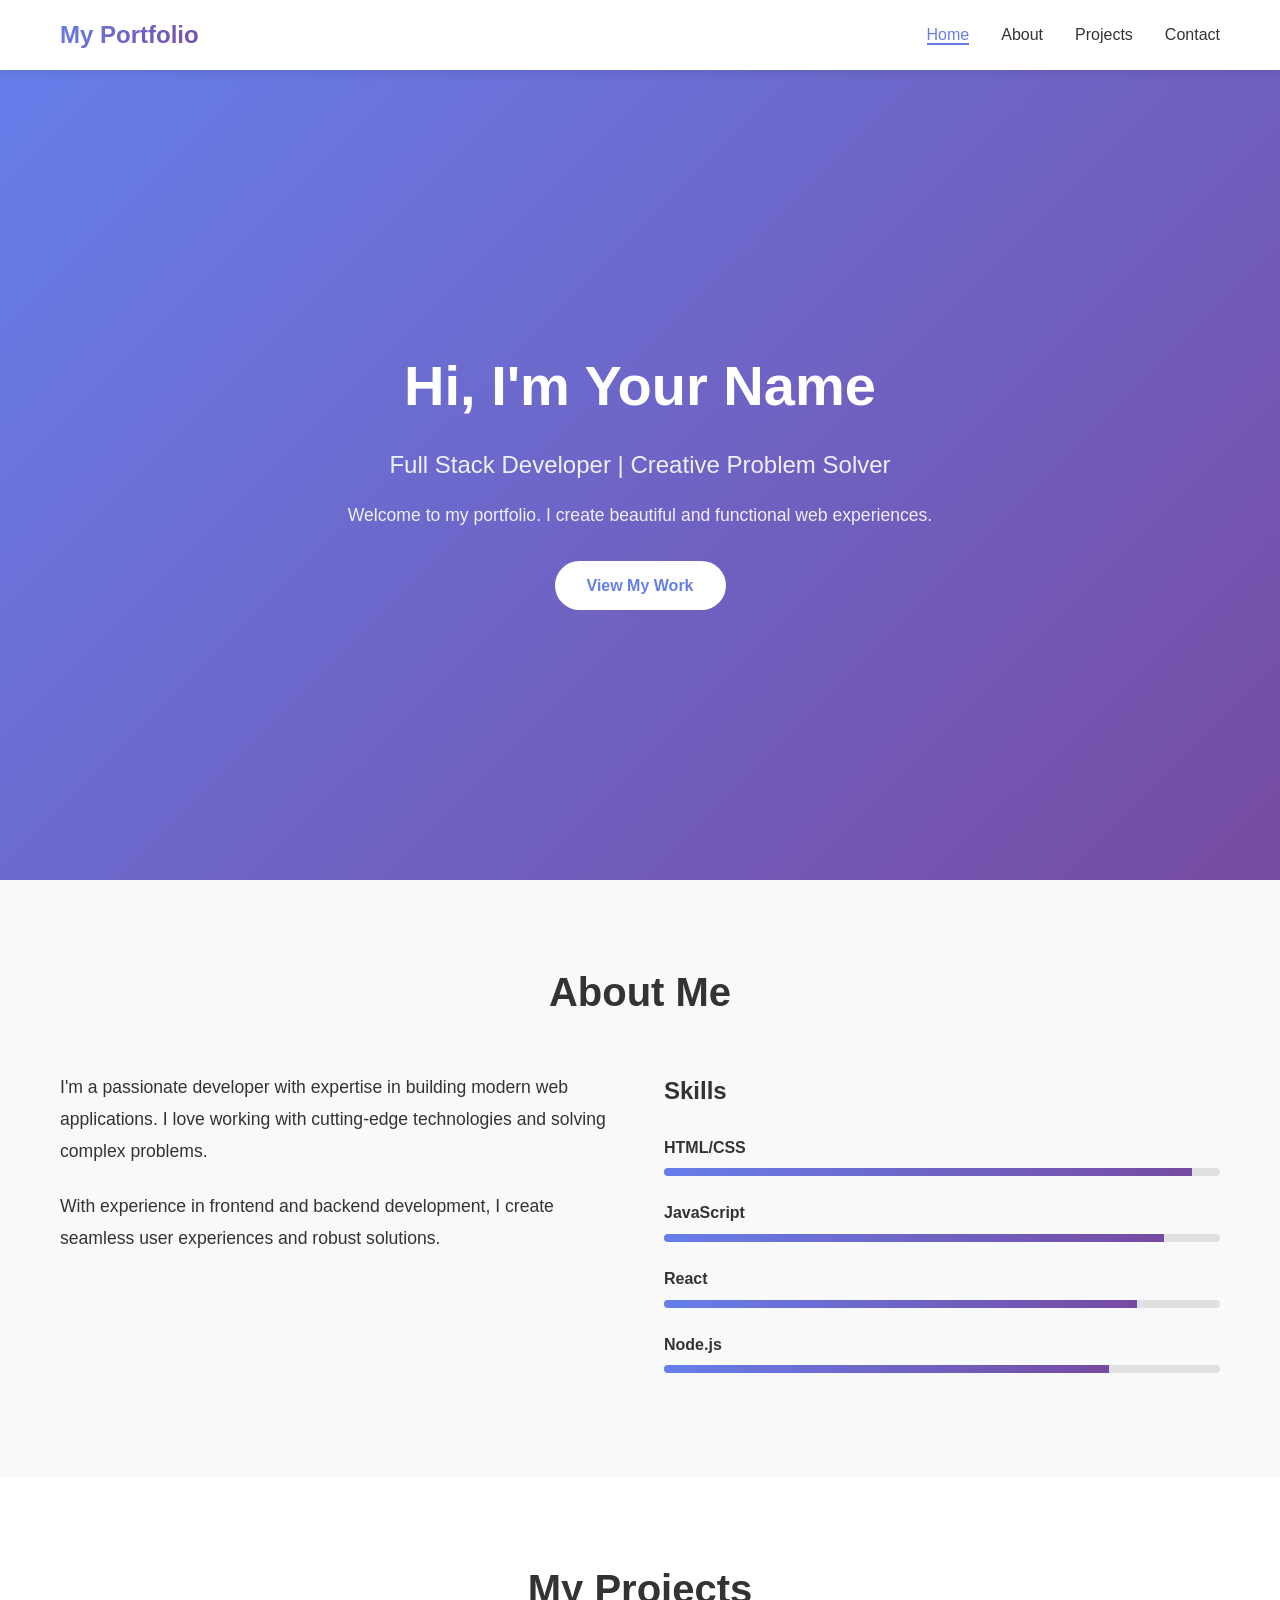
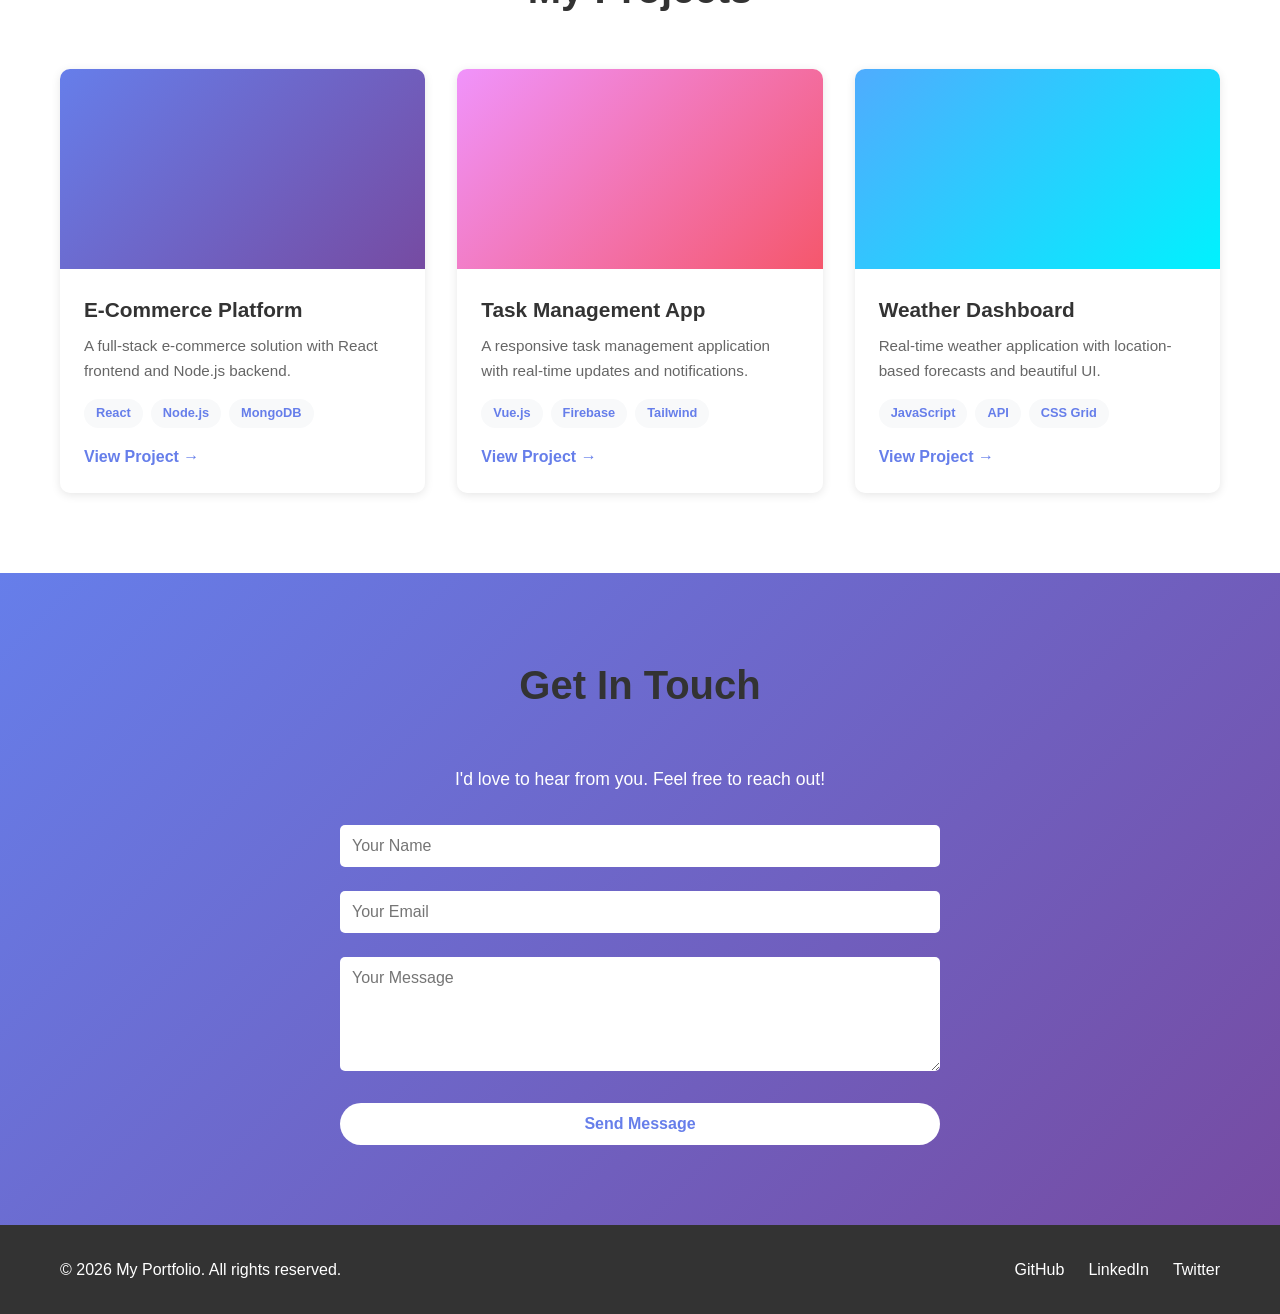
==== index.html @ 33b2cf63 "Eka versio portfoliosta" ====
<!DOCTYPE html>
<html lang="en">
<head>
    <meta charset="UTF-8">
    <meta name="viewport" content="width=device-width, initial-scale=1.0">
    <title>My Portfolio</title>
    <link rel="stylesheet" href="styles.css">
</head>
<body>
    <!-- Navigation -->
    <nav class="navbar">
        <div class="container">
            <div class="nav-brand">My Portfolio</div>
            <ul class="nav-menu">
                <li><a href="#home" class="nav-link">Home</a></li>
                <li><a href="#about" class="nav-link">About</a></li>
                <li><a href="#projects" class="nav-link">Projects</a></li>
                <li><a href="#contact" class="nav-link">Contact</a></li>
            </ul>
        </div>
    </nav>

    <!-- Hero Section -->
    <section id="home" class="hero">
        <div class="container">
            <div class="hero-content">
                <h1 class="hero-title">Hi, I'm Your Name</h1>
                <p class="hero-subtitle">Full Stack Developer | Creative Problem Solver</p>
                <p class="hero-description">Welcome to my portfolio. I create beautiful and functional web experiences.</p>
                <a href="#projects" class="btn btn-primary">View My Work</a>
            </div>
        </div>
    </section>

    <!-- About Section -->
    <section id="about" class="about">
        <div class="container">
            <h2 class="section-title">About Me</h2>
            <div class="about-grid">
                <div class="about-text">
                    <p>I'm a passionate developer with expertise in building modern web applications. I love working with cutting-edge technologies and solving complex problems.</p>
                    <p>With experience in frontend and backend development, I create seamless user experiences and robust solutions.</p>
                </div>
                <div class="skills">
                    <h3>Skills</h3>
                    <div class="skill-item">
                        <span class="skill-name">HTML/CSS</span>
                        <div class="skill-bar">
                            <div class="skill-progress" style="width: 95%"></div>
                        </div>
                    </div>
                    <div class="skill-item">
                        <span class="skill-name">JavaScript</span>
                        <div class="skill-bar">
                            <div class="skill-progress" style="width: 90%"></div>
                        </div>
                    </div>
                    <div class="skill-item">
                        <span class="skill-name">React</span>
                        <div class="skill-bar">
                            <div class="skill-progress" style="width: 85%"></div>
                        </div>
                    </div>
                    <div class="skill-item">
                        <span class="skill-name">Node.js</span>
                        <div class="skill-bar">
                            <div class="skill-progress" style="width: 80%"></div>
                        </div>
                    </div>
                </div>
            </div>
        </div>
    </section>

    <!-- Projects Section -->
    <section id="projects" class="projects">
        <div class="container">
            <h2 class="section-title">My Projects</h2>
            <div class="projects-grid">
                <div class="project-card">
                    <div class="project-image" style="background: linear-gradient(135deg, #667eea 0%, #764ba2 100%)"></div>
                    <h3>E-Commerce Platform</h3>
                    <p>A full-stack e-commerce solution with React frontend and Node.js backend.</p>
                    <div class="project-tags">
                        <span class="tag">React</span>
                        <span class="tag">Node.js</span>
                        <span class="tag">MongoDB</span>
                    </div>
                    <a href="#" class="project-link">View Project →</a>
                </div>

                <div class="project-card">
                    <div class="project-image" style="background: linear-gradient(135deg, #f093fb 0%, #f5576c 100%)"></div>
                    <h3>Task Management App</h3>
                    <p>A responsive task management application with real-time updates and notifications.</p>
                    <div class="project-tags">
                        <span class="tag">Vue.js</span>
                        <span class="tag">Firebase</span>
                        <span class="tag">Tailwind</span>
                    </div>
                    <a href="#" class="project-link">View Project →</a>
                </div>

                <div class="project-card">
                    <div class="project-image" style="background: linear-gradient(135deg, #4facfe 0%, #00f2fe 100%)"></div>
                    <h3>Weather Dashboard</h3>
                    <p>Real-time weather application with location-based forecasts and beautiful UI.</p>
                    <div class="project-tags">
                        <span class="tag">JavaScript</span>
                        <span class="tag">API</span>
                        <span class="tag">CSS Grid</span>
                    </div>
                    <a href="#" class="project-link">View Project →</a>
                </div>
            </div>
        </div>
    </section>

    <!-- Contact Section -->
    <section id="contact" class="contact">
        <div class="container">
            <h2 class="section-title">Get In Touch</h2>
            <p class="contact-description">I'd love to hear from you. Feel free to reach out!</p>
            <form class="contact-form" id="contactForm">
                <div class="form-group">
                    <input type="text" placeholder="Your Name" required>
                </div>
                <div class="form-group">
                    <input type="email" placeholder="Your Email" required>
                </div>
                <div class="form-group">
                    <textarea placeholder="Your Message" rows="5" required></textarea>
                </div>
                <button type="submit" class="btn btn-primary">Send Message</button>
            </form>
        </div>
    </section>

    <!-- Footer -->
    <footer class="footer">
        <div class="container">
            <p>&copy; 2026 My Portfolio. All rights reserved.</p>
            <div class="social-links">
                <a href="#" class="social-link">GitHub</a>
                <a href="#" class="social-link">LinkedIn</a>
                <a href="#" class="social-link">Twitter</a>
            </div>
        </div>
    </footer>

    <script src="script.js"></script>
</body>
</html>
---- styles.css ----
/* Global Styles */
* {
    margin: 0;
    padding: 0;
    box-sizing: border-box;
}

:root {
    --primary-color: #667eea;
    --secondary-color: #764ba2;
    --text-color: #333;
    --light-bg: #f8f9fa;
    --border-color: #e0e0e0;
    --shadow: 0 2px 10px rgba(0, 0, 0, 0.1);
    --shadow-lg: 0 10px 30px rgba(0, 0, 0, 0.2);
}

body {
    font-family: 'Segoe UI', Tahoma, Geneva, Verdana, sans-serif;
    line-height: 1.6;
    color: var(--text-color);
    background-color: #fff;
}

html {
    scroll-behavior: smooth;
}

.container {
    max-width: 1200px;
    margin: 0 auto;
    padding: 0 20px;
}

/* Navigation */
.navbar {
    position: sticky;
    top: 0;
    background: #fff;
    box-shadow: var(--shadow);
    z-index: 100;
}

.navbar .container {
    display: flex;
    justify-content: space-between;
    align-items: center;
    padding: 1rem 20px;
}

.nav-brand {
    font-size: 1.5rem;
    font-weight: bold;
    background: linear-gradient(135deg, var(--primary-color), var(--secondary-color));
    -webkit-background-clip: text;
    -webkit-text-fill-color: transparent;
    background-clip: text;
}

.nav-menu {
    display: flex;
    list-style: none;
    gap: 2rem;
}

.nav-link {
    text-decoration: none;
    color: var(--text-color);
    font-weight: 500;
    transition: color 0.3s ease;
}

.nav-link:hover {
    color: var(--primary-color);
}

/* Hero Section */
.hero {
    min-height: 90vh;
    background: linear-gradient(135deg, #667eea 0%, #764ba2 100%);
    color: white;
    display: flex;
    align-items: center;
    justify-content: center;
    text-align: center;
    padding: 2rem 0;
}

.hero-content {
    animation: fadeInUp 0.8s ease;
}

.hero-title {
    font-size: 3.5rem;
    margin-bottom: 1rem;
    font-weight: bold;
}

.hero-subtitle {
    font-size: 1.5rem;
    margin-bottom: 1rem;
    opacity: 0.9;
}

.hero-description {
    font-size: 1.1rem;
    margin-bottom: 2rem;
    opacity: 0.9;
}

/* Buttons */
.btn {
    display: inline-block;
    padding: 0.75rem 2rem;
    border: none;
    border-radius: 50px;
    font-size: 1rem;
    cursor: pointer;
    transition: all 0.3s ease;
    text-decoration: none;
    font-weight: 600;
}

.btn-primary {
    background: white;
    color: var(--primary-color);
}

.btn-primary:hover {
    transform: translateY(-3px);
    box-shadow: var(--shadow-lg);
}

/* Sections */
section {
    padding: 5rem 0;
}

.section-title {
    font-size: 2.5rem;
    margin-bottom: 3rem;
    text-align: center;
    color: var(--text-color);
}

/* About Section */
.about {
    background-color: var(--light-bg);
}

.about-grid {
    display: grid;
    grid-template-columns: 1fr 1fr;
    gap: 3rem;
    align-items: start;
}

.about-text p {
    margin-bottom: 1.5rem;
    font-size: 1.1rem;
    line-height: 1.8;
}

.skills h3 {
    font-size: 1.5rem;
    margin-bottom: 1.5rem;
}

.skill-item {
    margin-bottom: 1.5rem;
}

.skill-name {
    display: block;
    margin-bottom: 0.5rem;
    font-weight: 600;
}

.skill-bar {
    background-color: #e0e0e0;
    height: 8px;
    border-radius: 10px;
    overflow: hidden;
}

.skill-progress {
    background: linear-gradient(90deg, var(--primary-color), var(--secondary-color));
    height: 100%;
    transition: width 1s ease;
}

/* Projects Section */
.projects-grid {
    display: grid;
    grid-template-columns: repeat(auto-fit, minmax(300px, 1fr));
    gap: 2rem;
}

.project-card {
    background: white;
    border-radius: 10px;
    overflow: hidden;
    box-shadow: var(--shadow);
    transition: all 0.3s ease;
}

.project-card:hover {
    transform: translateY(-10px);
    box-shadow: var(--shadow-lg);
}

.project-image {
    width: 100%;
    height: 200px;
    background-size: cover;
    background-position: center;
}

.project-card h3 {
    font-size: 1.3rem;
    margin: 1.5rem;
    margin-bottom: 0.5rem;
}

.project-card p {
    margin: 0 1.5rem;
    color: #666;
    font-size: 0.95rem;
}

.project-tags {
    display: flex;
    flex-wrap: wrap;
    gap: 0.5rem;
    margin: 1rem 1.5rem;
}

.tag {
    background: var(--light-bg);
    color: var(--primary-color);
    padding: 0.25rem 0.75rem;
    border-radius: 20px;
    font-size: 0.8rem;
    font-weight: 600;
}

.project-link {
    color: var(--primary-color);
    text-decoration: none;
    font-weight: 600;
    margin: 0 1.5rem 1.5rem 1.5rem;
    display: inline-block;
    transition: all 0.3s ease;
}

.project-link:hover {
    gap: 0.5rem;
    transform: translateX(5px);
}

/* Contact Section */
.contact {
    background: linear-gradient(135deg, #667eea 0%, #764ba2 100%);
    color: white;
    text-align: center;
}

.contact-description {
    font-size: 1.1rem;
    margin-bottom: 2rem;
}

.contact-form {
    max-width: 600px;
    margin: 0 auto;
}

.form-group {
    margin-bottom: 1.5rem;
}

.contact-form input,
.contact-form textarea {
    width: 100%;
    padding: 0.75rem;
    border: none;
    border-radius: 5px;
    font-family: inherit;
    font-size: 1rem;
}

.contact-form input:focus,
.contact-form textarea:focus {
    outline: none;
    box-shadow: 0 0 0 3px rgba(255, 255, 255, 0.2);
}

.contact-form .btn-primary {
    background: white;
    color: var(--primary-color);
    width: 100%;
}

/* Footer */
.footer {
    background: #333;
    color: white;
    padding: 2rem 0;
    text-align: center;
}

.footer .container {
    display: flex;
    justify-content: space-between;
    align-items: center;
}

.social-links {
    display: flex;
    gap: 1.5rem;
}

.social-link {
    color: white;
    text-decoration: none;
    transition: color 0.3s ease;
}

.social-link:hover {
    color: var(--primary-color);
}

/* Animations */
@keyframes fadeInUp {
    from {
        opacity: 0;
        transform: translateY(30px);
    }
    to {
        opacity: 1;
        transform: translateY(0);
    }
}

/* Responsive Design */
@media (max-width: 768px) {
    .nav-menu {
        gap: 1rem;
    }

    .hero-title {
        font-size: 2rem;
    }

    .hero-subtitle {
        font-size: 1.2rem;
    }

    .about-grid {
        grid-template-columns: 1fr;
        gap: 2rem;
    }

    .footer .container {
        flex-direction: column;
        gap: 1rem;
    }

    .projects-grid {
        grid-template-columns: 1fr;
    }
}

@media (max-width: 480px) {
    .nav-menu {
        gap: 0.5rem;
        font-size: 0.9rem;
    }

    .hero-title {
        font-size: 1.5rem;
    }

    .section-title {
        font-size: 1.8rem;
    }

    .social-links {
        flex-direction: column;
        gap: 1rem;
    }
}
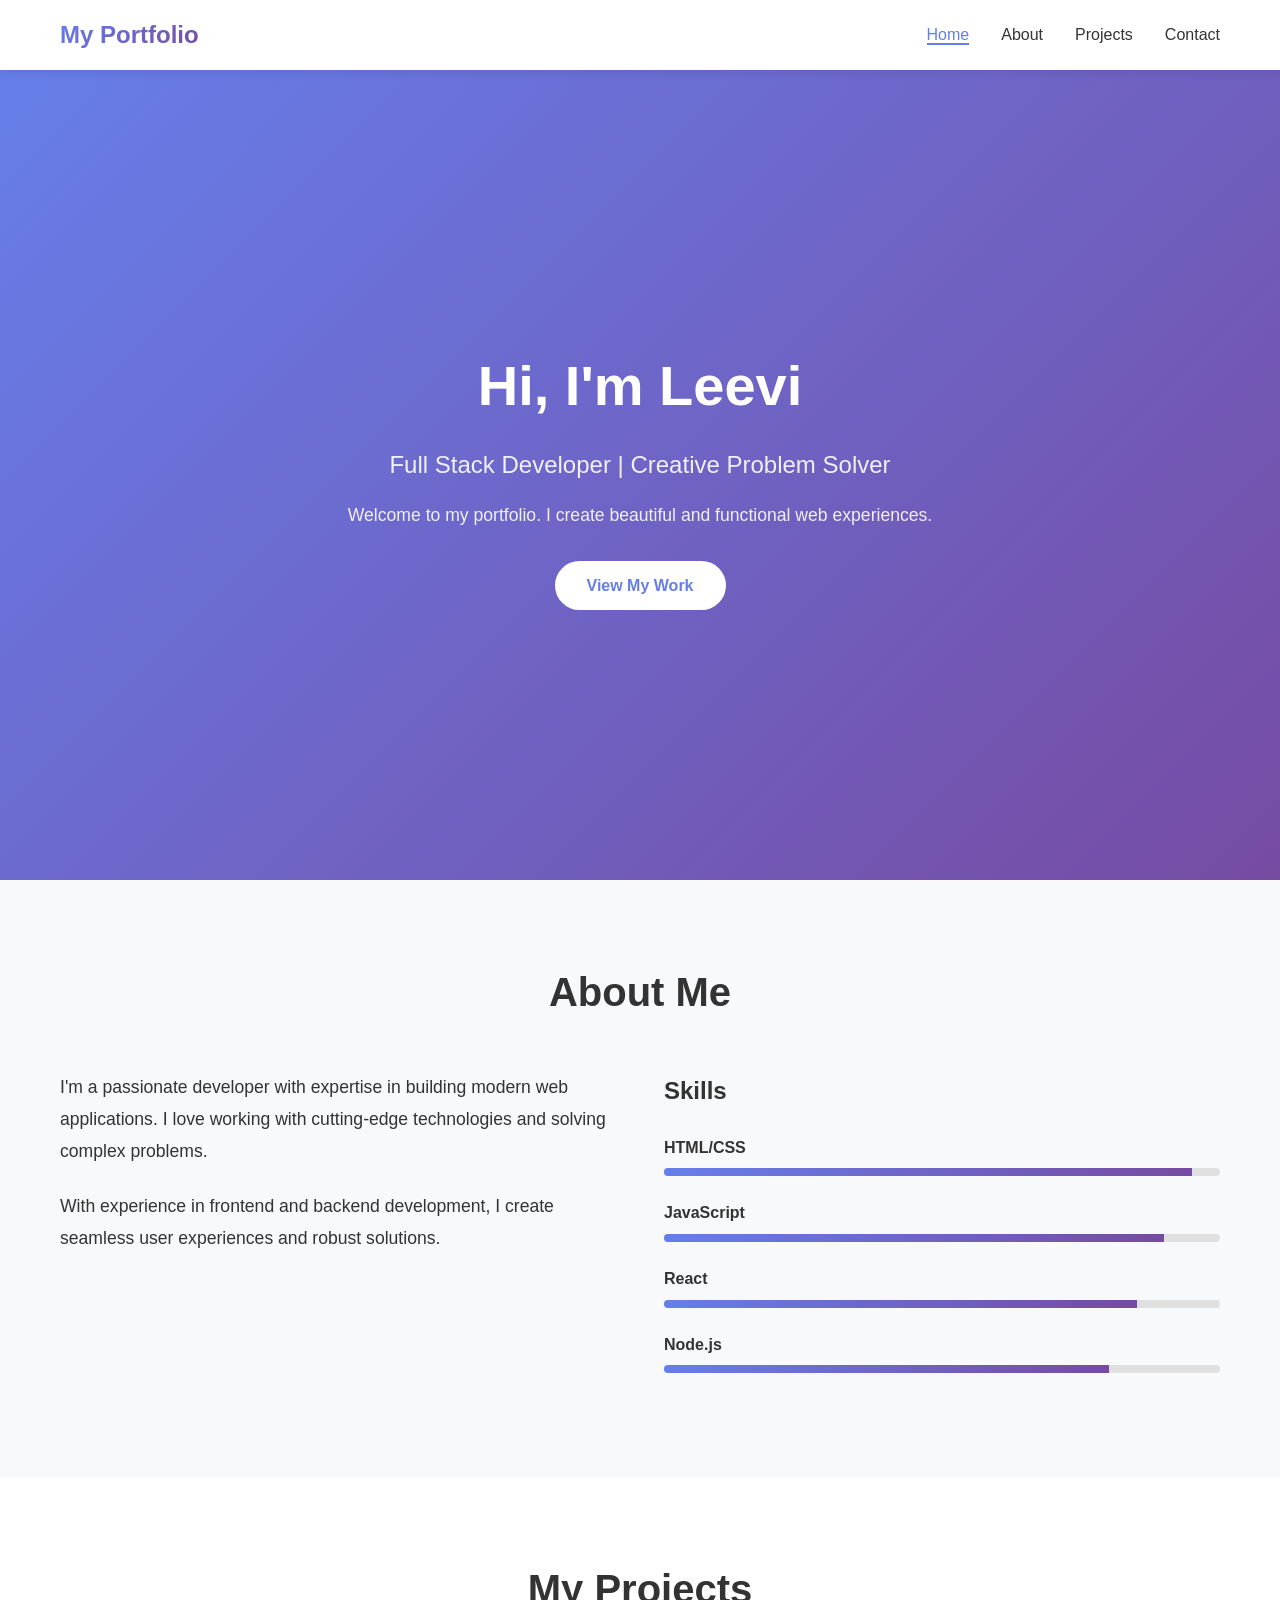
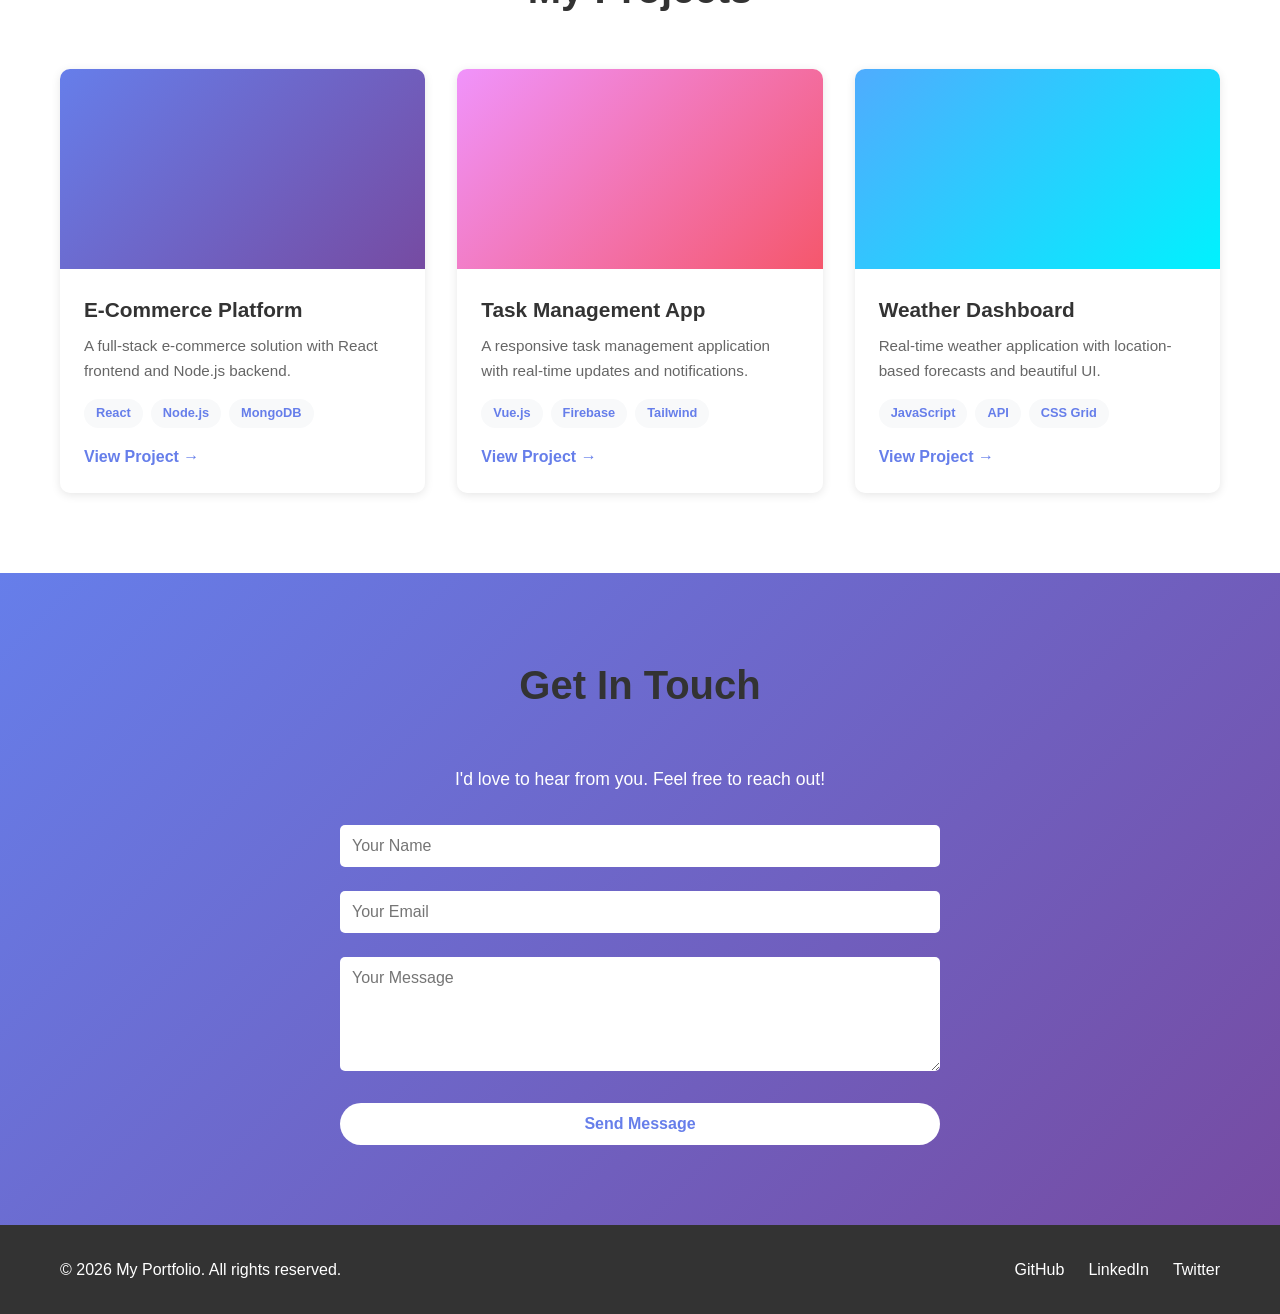
==== commit d4df8597: "Update" ====
--- a/index.html
+++ b/index.html
@@ -24,7 +24,7 @@
     <section id="home" class="hero">
         <div class="container">
             <div class="hero-content">
-                <h1 class="hero-title">Hi, I'm Your Name</h1>
+                <h1 class="hero-title">Hi, I'm Leevi</h1>
                 <p class="hero-subtitle">Full Stack Developer | Creative Problem Solver</p>
                 <p class="hero-description">Welcome to my portfolio. I create beautiful and functional web experiences.</p>
                 <a href="#projects" class="btn btn-primary">View My Work</a>
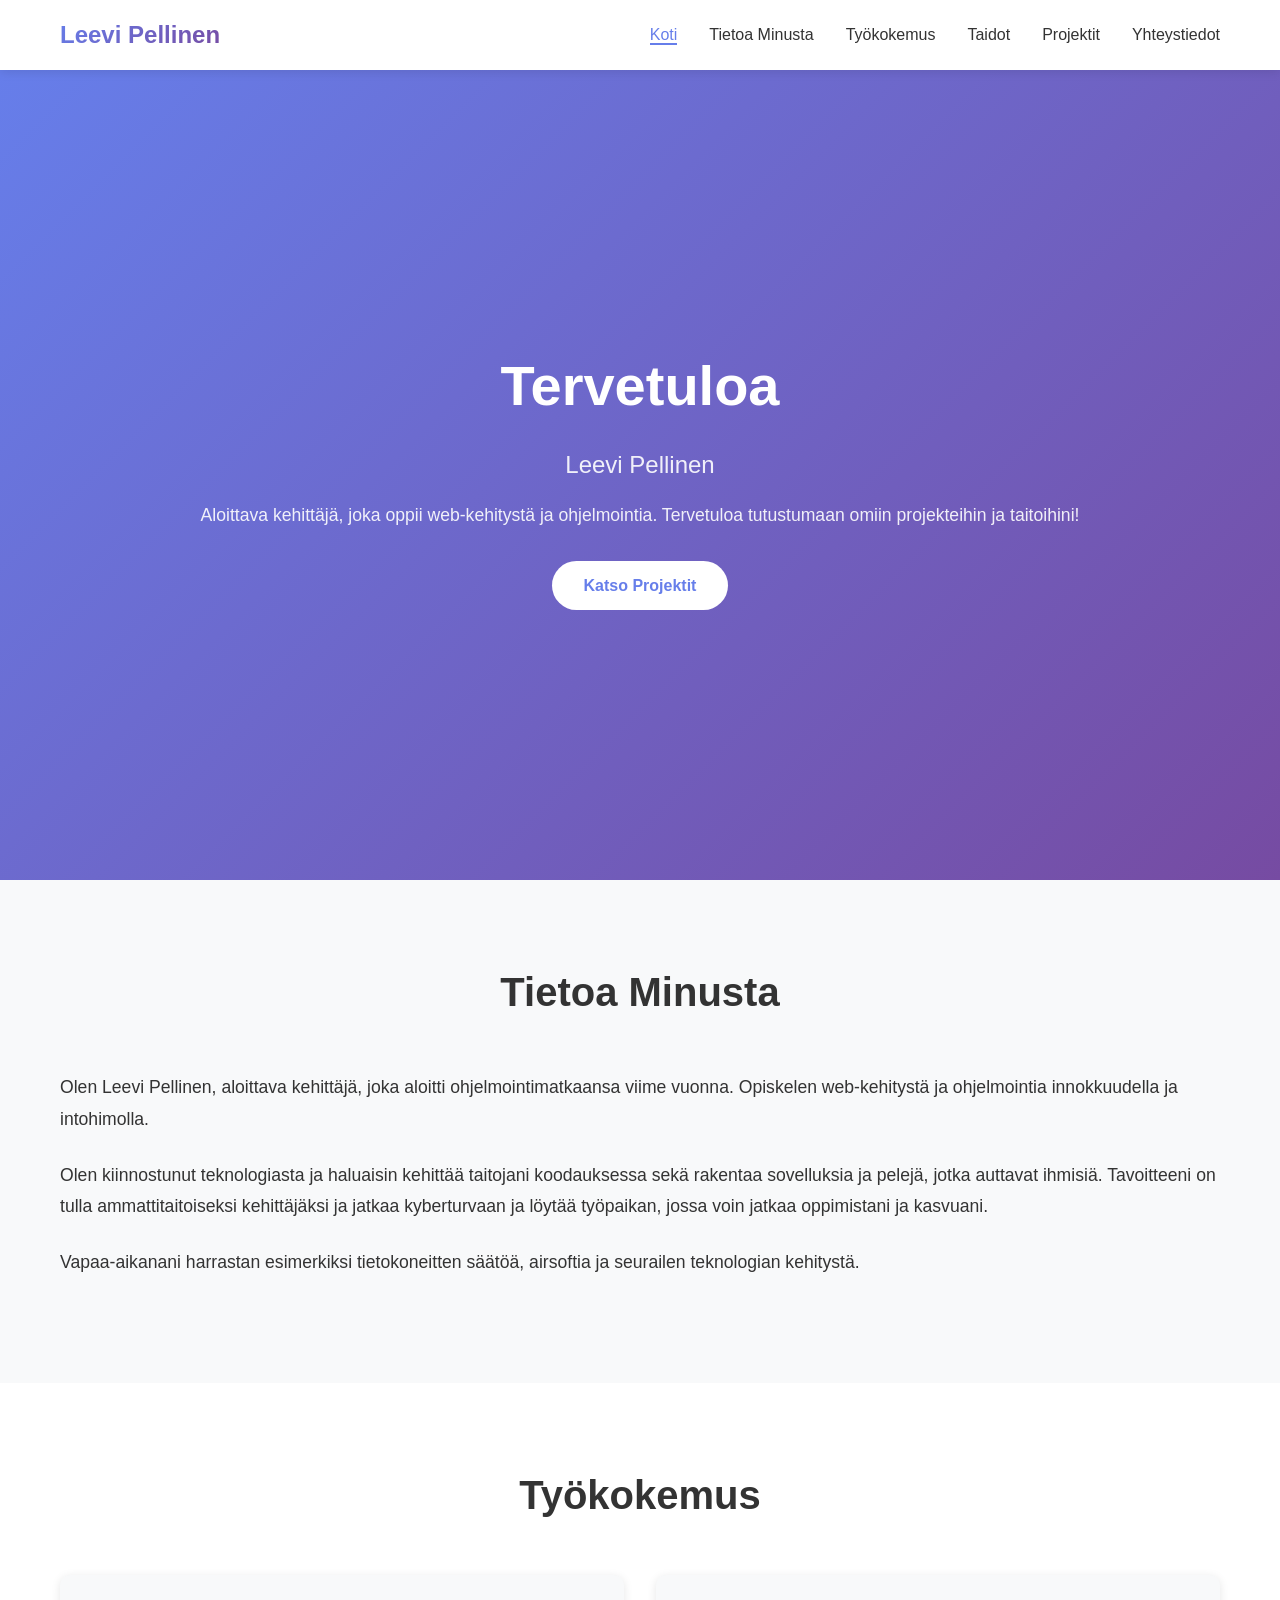
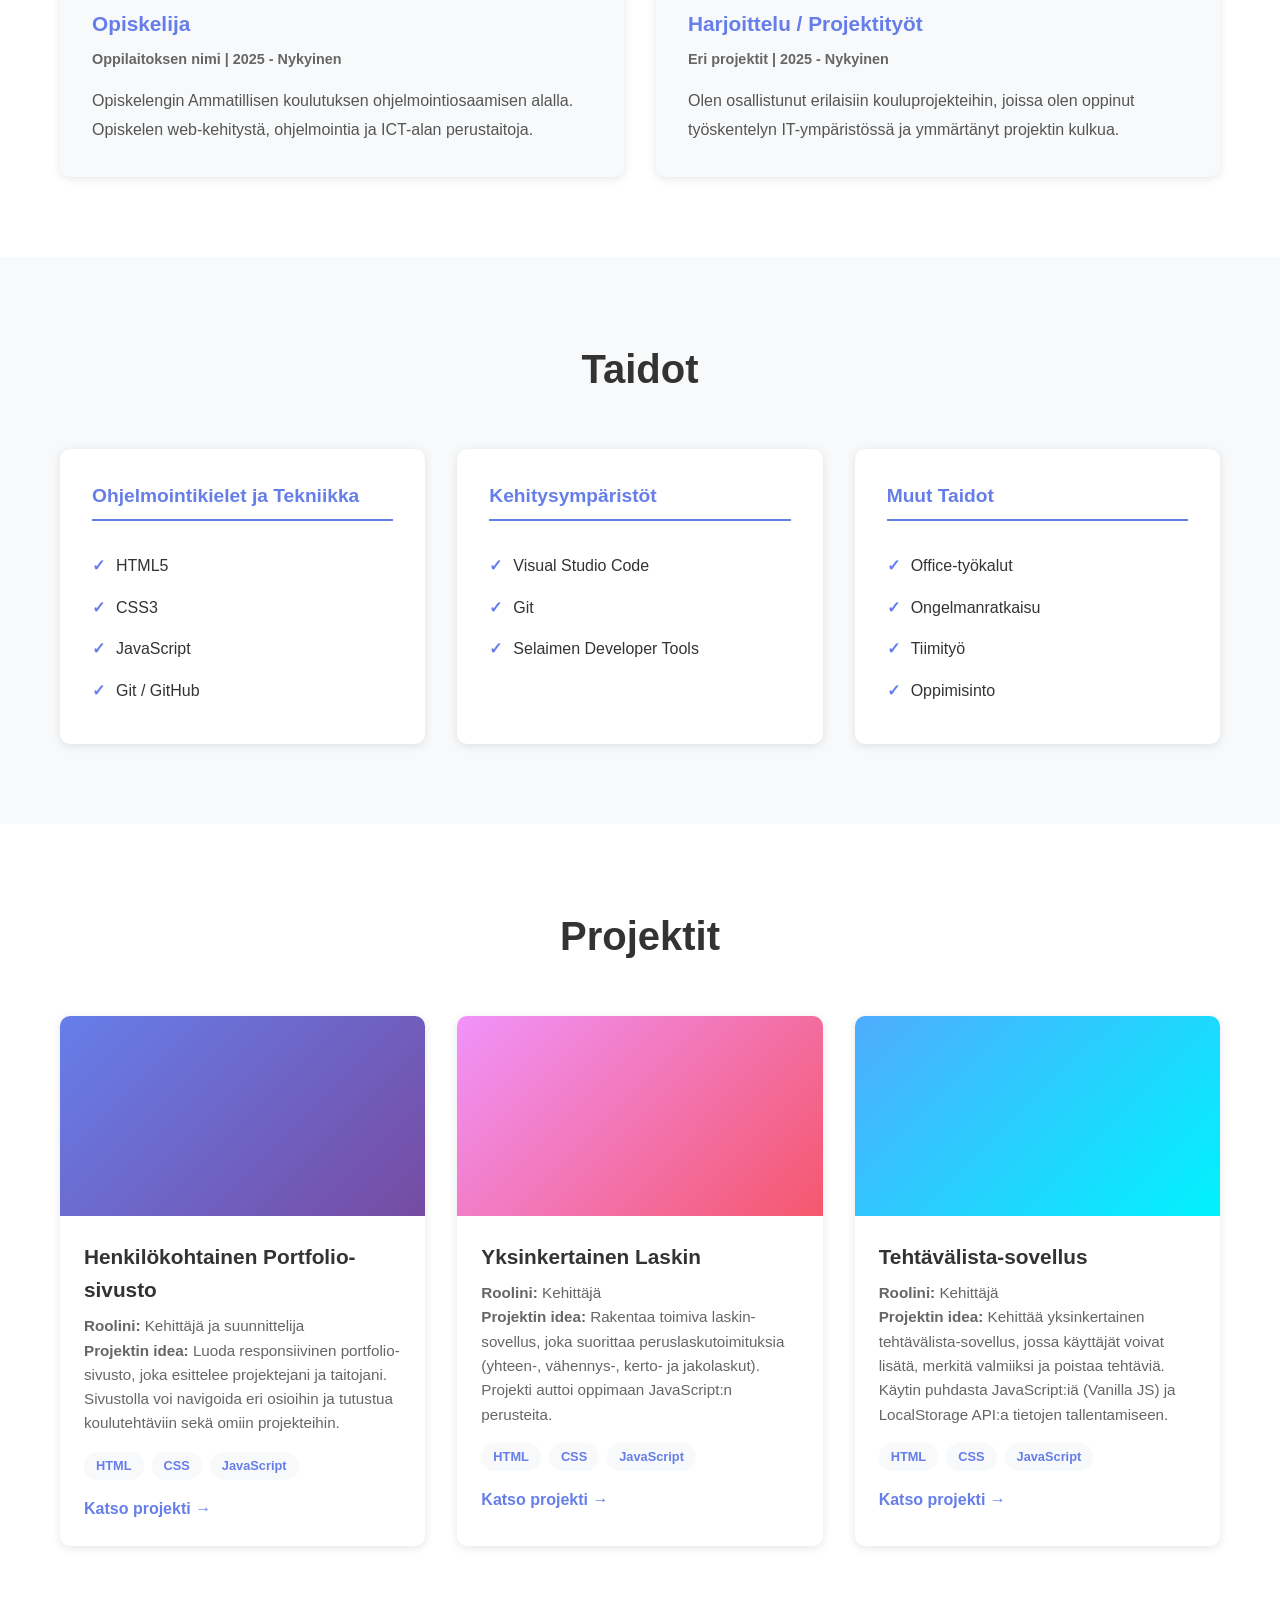
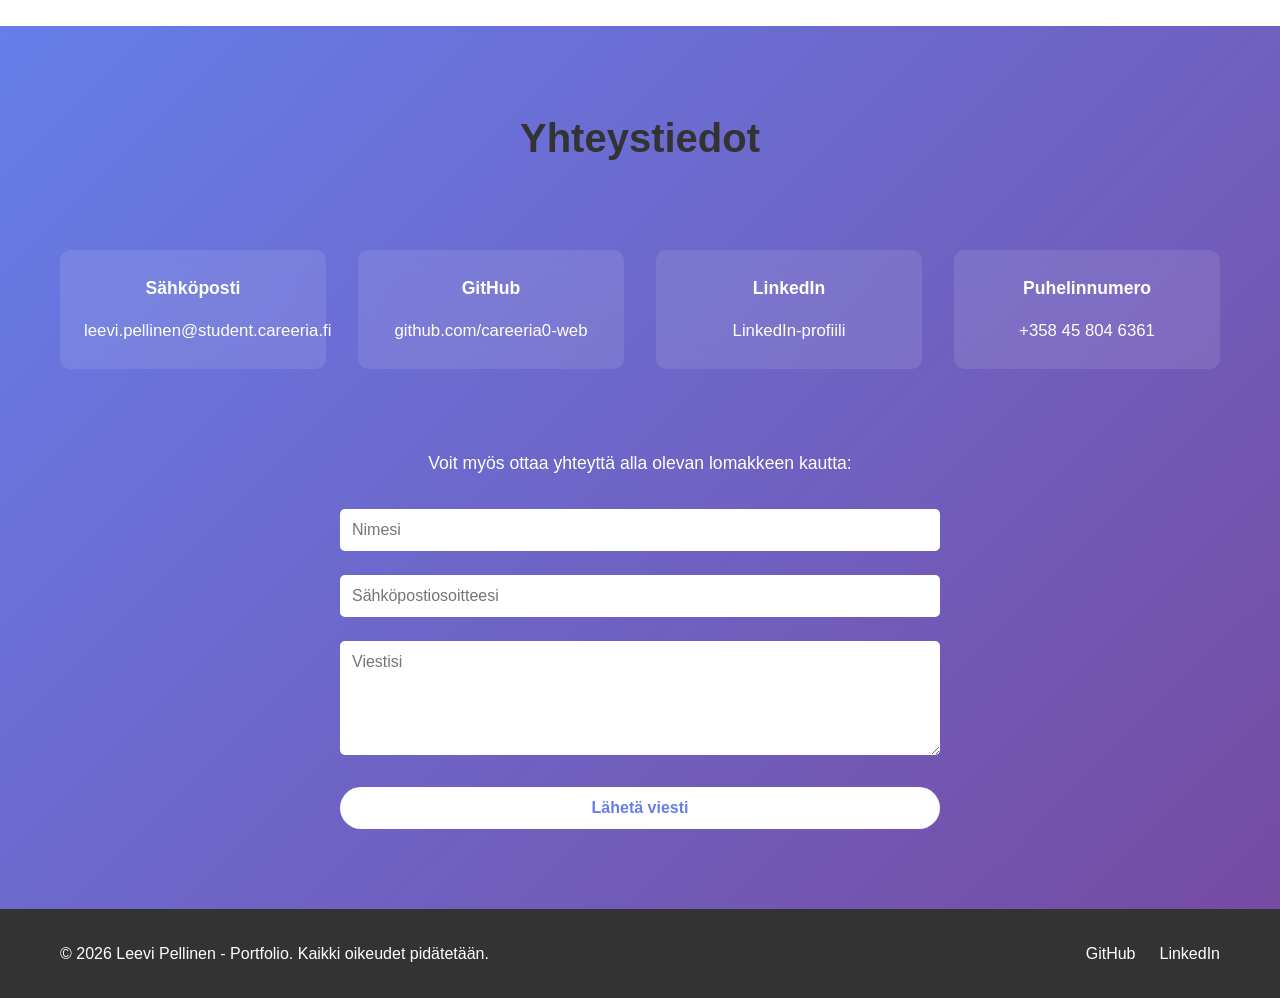
==== commit 54ad7d10: "ollin tarkistus" ====
--- a/index.html
+++ b/index.html
@@ -3,19 +3,21 @@
 <head>
     <meta charset="UTF-8">
     <meta name="viewport" content="width=device-width, initial-scale=1.0">
-    <title>My Portfolio</title>
+    <title>Leevi Pellinen - Portfolio</title>
     <link rel="stylesheet" href="styles.css">
 </head>
 <body>
     <!-- Navigation -->
     <nav class="navbar">
         <div class="container">
-            <div class="nav-brand">My Portfolio</div>
+            <div class="nav-brand">Leevi Pellinen</div>
             <ul class="nav-menu">
-                <li><a href="#home" class="nav-link">Home</a></li>
-                <li><a href="#about" class="nav-link">About</a></li>
-                <li><a href="#projects" class="nav-link">Projects</a></li>
-                <li><a href="#contact" class="nav-link">Contact</a></li>
+                <li><a href="#home" class="nav-link">Koti</a></li>
+                <li><a href="#about" class="nav-link">Tietoa Minusta</a></li>
+                <li><a href="#experience" class="nav-link">Työkokemus</a></li>
+                <li><a href="#skills" class="nav-link">Taidot</a></li>
+                <li><a href="#projects" class="nav-link">Projektit</a></li>
+                <li><a href="#contact" class="nav-link">Yhteystiedot</a></li>
             </ul>
         </div>
     </nav>
@@ -24,10 +26,10 @@
     <section id="home" class="hero">
         <div class="container">
             <div class="hero-content">
-                <h1 class="hero-title">Hi, I'm Leevi</h1>
-                <p class="hero-subtitle">Full Stack Developer | Creative Problem Solver</p>
-                <p class="hero-description">Welcome to my portfolio. I create beautiful and functional web experiences.</p>
-                <a href="#projects" class="btn btn-primary">View My Work</a>
+                <h1 class="hero-title">Tervetuloa</h1>
+                <p class="hero-subtitle">Leevi Pellinen</p>
+                <p class="hero-description">Aloittava kehittäjä, joka oppii web-kehitystä ja ohjelmointia. Tervetuloa tutustumaan omiin projekteihin ja taitoihini!</p>
+                <a href="#projects" class="btn btn-primary">Katso Projektit</a>
             </div>
         </div>
     </section>
@@ -35,38 +37,64 @@
     <!-- About Section -->
     <section id="about" class="about">
         <div class="container">
-            <h2 class="section-title">About Me</h2>
-            <div class="about-grid">
-                <div class="about-text">
-                    <p>I'm a passionate developer with expertise in building modern web applications. I love working with cutting-edge technologies and solving complex problems.</p>
-                    <p>With experience in frontend and backend development, I create seamless user experiences and robust solutions.</p>
-                </div>
-                <div class="skills">
-                    <h3>Skills</h3>
-                    <div class="skill-item">
-                        <span class="skill-name">HTML/CSS</span>
-                        <div class="skill-bar">
-                            <div class="skill-progress" style="width: 95%"></div>
-                        </div>
-                    </div>
-                    <div class="skill-item">
-                        <span class="skill-name">JavaScript</span>
-                        <div class="skill-bar">
-                            <div class="skill-progress" style="width: 90%"></div>
-                        </div>
-                    </div>
-                    <div class="skill-item">
-                        <span class="skill-name">React</span>
-                        <div class="skill-bar">
-                            <div class="skill-progress" style="width: 85%"></div>
-                        </div>
-                    </div>
-                    <div class="skill-item">
-                        <span class="skill-name">Node.js</span>
-                        <div class="skill-bar">
-                            <div class="skill-progress" style="width: 80%"></div>
-                        </div>
-                    </div>
+            <h2 class="section-title">Tietoa Minusta</h2>
+            <div class="about-text">
+                <p>Olen Leevi Pellinen, aloittava kehittäjä, joka aloitti ohjelmointimatkaansa viime vuonna. Opiskelen web-kehitystä ja ohjelmointia innokkuudella ja intohimolla.</p>
+                <p>Olen kiinnostunut teknologiasta ja haluaisin kehittää taitojani koodauksessa sekä rakentaa sovelluksia ja pelejä, jotka auttavat ihmisiä. Tavoitteeni on tulla ammattitaitoiseksi kehittäjäksi ja jatkaa kyberturvaan ja löytää työpaikan, jossa voin jatkaa oppimistani ja kasvuani.</p>
+                <p>Vapaa-aikanani harrastan esimerkiksi tietokoneitten säätöä, airsoftia ja seurailen teknologian kehitystä.</p>
+            </div>
+        </div>
+    </section>
+
+    <!-- Work Experience Section -->
+    <section id="experience" class="experience">
+        <div class="container">
+            <h2 class="section-title">Työkokemus</h2>
+            <div class="experience-list">
+                <div class="experience-item">
+                    <h3>Opiskelija</h3>
+                    <p class="experience-meta">Oppilaitoksen nimi | 2025 - Nykyinen</p>
+                    <p class="experience-description">Opiskelengin Ammatillisen koulutuksen ohjelmointiosaamisen alalla. Opiskelen web-kehitystä, ohjelmointia ja ICT-alan perustaitoja.</p>
+                </div>
+                <div class="experience-item">
+                    <h3>Harjoittelu / Projektityöt</h3>
+                    <p class="experience-meta">Eri projektit | 2025 - Nykyinen</p>
+                    <p class="experience-description">Olen osallistunut erilaisiin kouluprojekteihin, joissa olen oppinut työskentelyn IT-ympäristössä ja ymmärtänyt projektin kulkua.</p>
+                </div>
+            </div>
+        </div>
+    </section>
+
+    <!-- Skills Section -->
+    <section id="skills" class="skills">
+        <div class="container">
+            <h2 class="section-title">Taidot</h2>
+            <div class="skills-content">
+                <div class="skills-list">
+                    <h3>Ohjelmointikielet ja Tekniikka</h3>
+                    <ul class="skill-list">
+                        <li>HTML5</li>
+                        <li>CSS3</li>
+                        <li>JavaScript</li>
+                        <li>Git / GitHub</li>
+                    </ul>
+                </div>
+                <div class="skills-list">
+                    <h3>Kehitysympäristöt</h3>
+                    <ul class="skill-list">
+                        <li>Visual Studio Code</li>
+                        <li>Git</li>
+                        <li>Selaimen Developer Tools</li>
+                    </ul>
+                </div>
+                <div class="skills-list">
+                    <h3>Muut Taidot</h3>
+                    <ul class="skill-list">
+                        <li>Office-työkalut</li>
+                        <li>Ongelmanratkaisu</li>
+                        <li>Tiimityö</li>
+                        <li>Oppimisinto</li>
+                    </ul>
                 </div>
             </div>
         </div>
@@ -75,42 +103,45 @@
     <!-- Projects Section -->
     <section id="projects" class="projects">
         <div class="container">
-            <h2 class="section-title">My Projects</h2>
+            <h2 class="section-title">Projektit</h2>
             <div class="projects-grid">
                 <div class="project-card">
                     <div class="project-image" style="background: linear-gradient(135deg, #667eea 0%, #764ba2 100%)"></div>
-                    <h3>E-Commerce Platform</h3>
-                    <p>A full-stack e-commerce solution with React frontend and Node.js backend.</p>
+                    <h3>Henkilökohtainen Portfolio-sivusto</h3>
+                    <p><strong>Roolini:</strong> Kehittäjä ja suunnittelija</p>
+                    <p><strong>Projektin idea:</strong> Luoda responsiivinen portfolio-sivusto, joka esittelee projektejani ja taitojani. Sivustolla voi navigoida eri osioihin ja tutustua koulutehtäviin sekä omiin projekteihin.</p>
                     <div class="project-tags">
-                        <span class="tag">React</span>
-                        <span class="tag">Node.js</span>
-                        <span class="tag">MongoDB</span>
+                        <span class="tag">HTML</span>
+                        <span class="tag">CSS</span>
+                        <span class="tag">JavaScript</span>
                     </div>
-                    <a href="#" class="project-link">View Project →</a>
+                    <a href="#" class="project-link">Katso projekti →</a>
                 </div>
 
                 <div class="project-card">
                     <div class="project-image" style="background: linear-gradient(135deg, #f093fb 0%, #f5576c 100%)"></div>
-                    <h3>Task Management App</h3>
-                    <p>A responsive task management application with real-time updates and notifications.</p>
+                    <h3>Yksinkertainen Laskin</h3>
+                    <p><strong>Roolini:</strong> Kehittäjä</p>
+                    <p><strong>Projektin idea:</strong> Rakentaa toimiva laskin-sovellus, joka suorittaa peruslaskutoimituksia (yhteen-, vähennys-, kerto- ja jakolaskut). Projekti auttoi oppimaan JavaScript:n perusteita.</p>
                     <div class="project-tags">
-                        <span class="tag">Vue.js</span>
-                        <span class="tag">Firebase</span>
-                        <span class="tag">Tailwind</span>
+                        <span class="tag">HTML</span>
+                        <span class="tag">CSS</span>
+                        <span class="tag">JavaScript</span>
                     </div>
-                    <a href="#" class="project-link">View Project →</a>
+                    <a href="calculator.html" class="project-link">Katso projekti →</a>
                 </div>
 
                 <div class="project-card">
                     <div class="project-image" style="background: linear-gradient(135deg, #4facfe 0%, #00f2fe 100%)"></div>
-                    <h3>Weather Dashboard</h3>
-                    <p>Real-time weather application with location-based forecasts and beautiful UI.</p>
+                    <h3>Tehtävälista-sovellus</h3>
+                    <p><strong>Roolini:</strong> Kehittäjä</p>
+                    <p><strong>Projektin idea:</strong> Kehittää yksinkertainen tehtävälista-sovellus, jossa käyttäjät voivat lisätä, merkitä valmiiksi ja poistaa tehtäviä. Käytin puhdasta JavaScript:iä (Vanilla JS) ja LocalStorage API:a tietojen tallentamiseen.</p>
                     <div class="project-tags">
+                        <span class="tag">HTML</span>
+                        <span class="tag">CSS</span>
                         <span class="tag">JavaScript</span>
-                        <span class="tag">API</span>
-                        <span class="tag">CSS Grid</span>
                     </div>
-                    <a href="#" class="project-link">View Project →</a>
+                    <a href="todo.html" class="project-link">Katso projekti →</a>
                 </div>
             </div>
         </div>
@@ -119,19 +150,37 @@
     <!-- Contact Section -->
     <section id="contact" class="contact">
         <div class="container">
-            <h2 class="section-title">Get In Touch</h2>
-            <p class="contact-description">I'd love to hear from you. Feel free to reach out!</p>
+            <h2 class="section-title">Yhteystiedot</h2>
+            <div class="contact-info">
+                <div class="contact-item">
+                    <h3>Sähköposti</h3>
+                    <a href="mailto:leevi.pellinen@student.careeria.fi">leevi.pellinen@student.careeria.fi</a>
+                </div>
+                <div class="contact-item">
+                    <h3>GitHub</h3>
+                    <a href="https://github.com/careeria0-web" target="_blank">github.com/careeria0-web</a>
+                </div>
+                <div class="contact-item">
+                    <h3>LinkedIn</h3>
+                    <a href="https://www.linkedin.com/in/volovo963" target="_blank">LinkedIn-profiili</a>
+                </div>
+                <div class="contact-item">
+                    <h3>Puhelinnumero</h3>
+                    <a href="tel:+358123456789">+358 45 804 6361</a>
+                </div>
+            </div>
+            <p class="contact-description">Voit myös ottaa yhteyttä alla olevan lomakkeen kautta:</p>
             <form class="contact-form" id="contactForm">
                 <div class="form-group">
-                    <input type="text" placeholder="Your Name" required>
+                    <input type="text" placeholder="Nimesi" required>
                 </div>
                 <div class="form-group">
-                    <input type="email" placeholder="Your Email" required>
+                    <input type="email" placeholder="Sähköpostiosoitteesi" required>
                 </div>
                 <div class="form-group">
-                    <textarea placeholder="Your Message" rows="5" required></textarea>
-                </div>
-                <button type="submit" class="btn btn-primary">Send Message</button>
+                    <textarea placeholder="Viestisi" rows="5" required></textarea>
+                </div>
+                <button type="submit" class="btn btn-primary">Lähetä viesti</button>
             </form>
         </div>
     </section>
@@ -139,11 +188,10 @@
     <!-- Footer -->
     <footer class="footer">
         <div class="container">
-            <p>&copy; 2026 My Portfolio. All rights reserved.</p>
+            <p>&copy; 2026 Leevi Pellinen - Portfolio. Kaikki oikeudet pidätetään.</p>
             <div class="social-links">
-                <a href="#" class="social-link">GitHub</a>
-                <a href="#" class="social-link">LinkedIn</a>
-                <a href="#" class="social-link">Twitter</a>
+                <a href="https://github.com/careeria0-web" class="social-link" target="_blank">GitHub</a>
+                <a href="https://www.linkedin.com" class="social-link" target="_blank">LinkedIn</a>
             </div>
         </div>
     </footer>
--- a/styles.css
+++ b/styles.css
@@ -148,45 +148,92 @@
     background-color: var(--light-bg);
 }
 
-.about-grid {
-    display: grid;
-    grid-template-columns: 1fr 1fr;
-    gap: 3rem;
-    align-items: start;
-}
-
 .about-text p {
     margin-bottom: 1.5rem;
     font-size: 1.1rem;
     line-height: 1.8;
 }
 
-.skills h3 {
-    font-size: 1.5rem;
+/* Work Experience Section */
+.experience {
+    background-color: #fff;
+}
+
+.experience-list {
+    display: grid;
+    grid-template-columns: repeat(auto-fit, minmax(300px, 1fr));
+    gap: 2rem;
+}
+
+.experience-item {
+    background: var(--light-bg);
+    padding: 2rem;
+    border-radius: 10px;
+    box-shadow: var(--shadow);
+}
+
+.experience-item h3 {
+    font-size: 1.3rem;
+    margin-bottom: 0.5rem;
+    color: var(--primary-color);
+}
+
+.experience-meta {
+    color: #666;
+    font-size: 0.9rem;
+    margin-bottom: 1rem;
+    font-weight: 600;
+}
+
+.experience-description {
+    line-height: 1.8;
+    color: #555;
+}
+
+/* Skills Section */
+.skills {
+    background-color: var(--light-bg);
+}
+
+.skills-content {
+    display: grid;
+    grid-template-columns: repeat(auto-fit, minmax(250px, 1fr));
+    gap: 2rem;
+}
+
+.skills-list {
+    background: white;
+    padding: 2rem;
+    border-radius: 10px;
+    box-shadow: var(--shadow);
+}
+
+.skills-list h3 {
+    font-size: 1.2rem;
     margin-bottom: 1.5rem;
-}
-
-.skill-item {
-    margin-bottom: 1.5rem;
-}
-
-.skill-name {
-    display: block;
-    margin-bottom: 0.5rem;
-    font-weight: 600;
-}
-
-.skill-bar {
-    background-color: #e0e0e0;
-    height: 8px;
-    border-radius: 10px;
-    overflow: hidden;
-}
-
-.skill-progress {
-    background: linear-gradient(90deg, var(--primary-color), var(--secondary-color));
-    height: 100%;
-    transition: width 1s ease;
+    color: var(--primary-color);
+    border-bottom: 2px solid var(--primary-color);
+    padding-bottom: 0.5rem;
+}
+
+.skill-list {
+    list-style: none;
+}
+
+.skill-list li {
+    padding: 0.5rem 0;
+    padding-left: 1.5rem;
+    position: relative;
+    font-size: 1rem;
+    line-height: 1.6;
+}
+
+.skill-list li:before {
+    content: "✓";
+    position: absolute;
+    left: 0;
+    color: var(--primary-color);
+    font-weight: bold;
 }
 
 /* Projects Section */
@@ -263,6 +310,39 @@
     background: linear-gradient(135deg, #667eea 0%, #764ba2 100%);
     color: white;
     text-align: center;
+}
+
+.contact-info {
+    display: grid;
+    grid-template-columns: repeat(auto-fit, minmax(250px, 1fr));
+    gap: 2rem;
+    margin-bottom: 3rem;
+    padding: 2rem 0;
+}
+
+.contact-item {
+    background: rgba(255, 255, 255, 0.1);
+    padding: 1.5rem;
+    border-radius: 10px;
+    backdrop-filter: blur(10px);
+}
+
+.contact-item h3 {
+    font-size: 1.1rem;
+    margin-bottom: 1rem;
+}
+
+.contact-item a {
+    color: white;
+    text-decoration: none;
+    font-size: 1.05rem;
+    transition: all 0.3s ease;
+    display: inline-block;
+}
+
+.contact-item a:hover {
+    text-decoration: underline;
+    transform: translateY(-2px);
 }
 
 .contact-description {
@@ -356,17 +436,15 @@
         font-size: 1.2rem;
     }
 
-    .about-grid {
+    .contact-info {
         grid-template-columns: 1fr;
-        gap: 2rem;
-    }
-
-    .footer .container {
-        flex-direction: column;
-        gap: 1rem;
     }
 
     .projects-grid {
+        grid-template-columns: 1fr;
+    }
+
+    .skills-content {
         grid-template-columns: 1fr;
     }
 }
